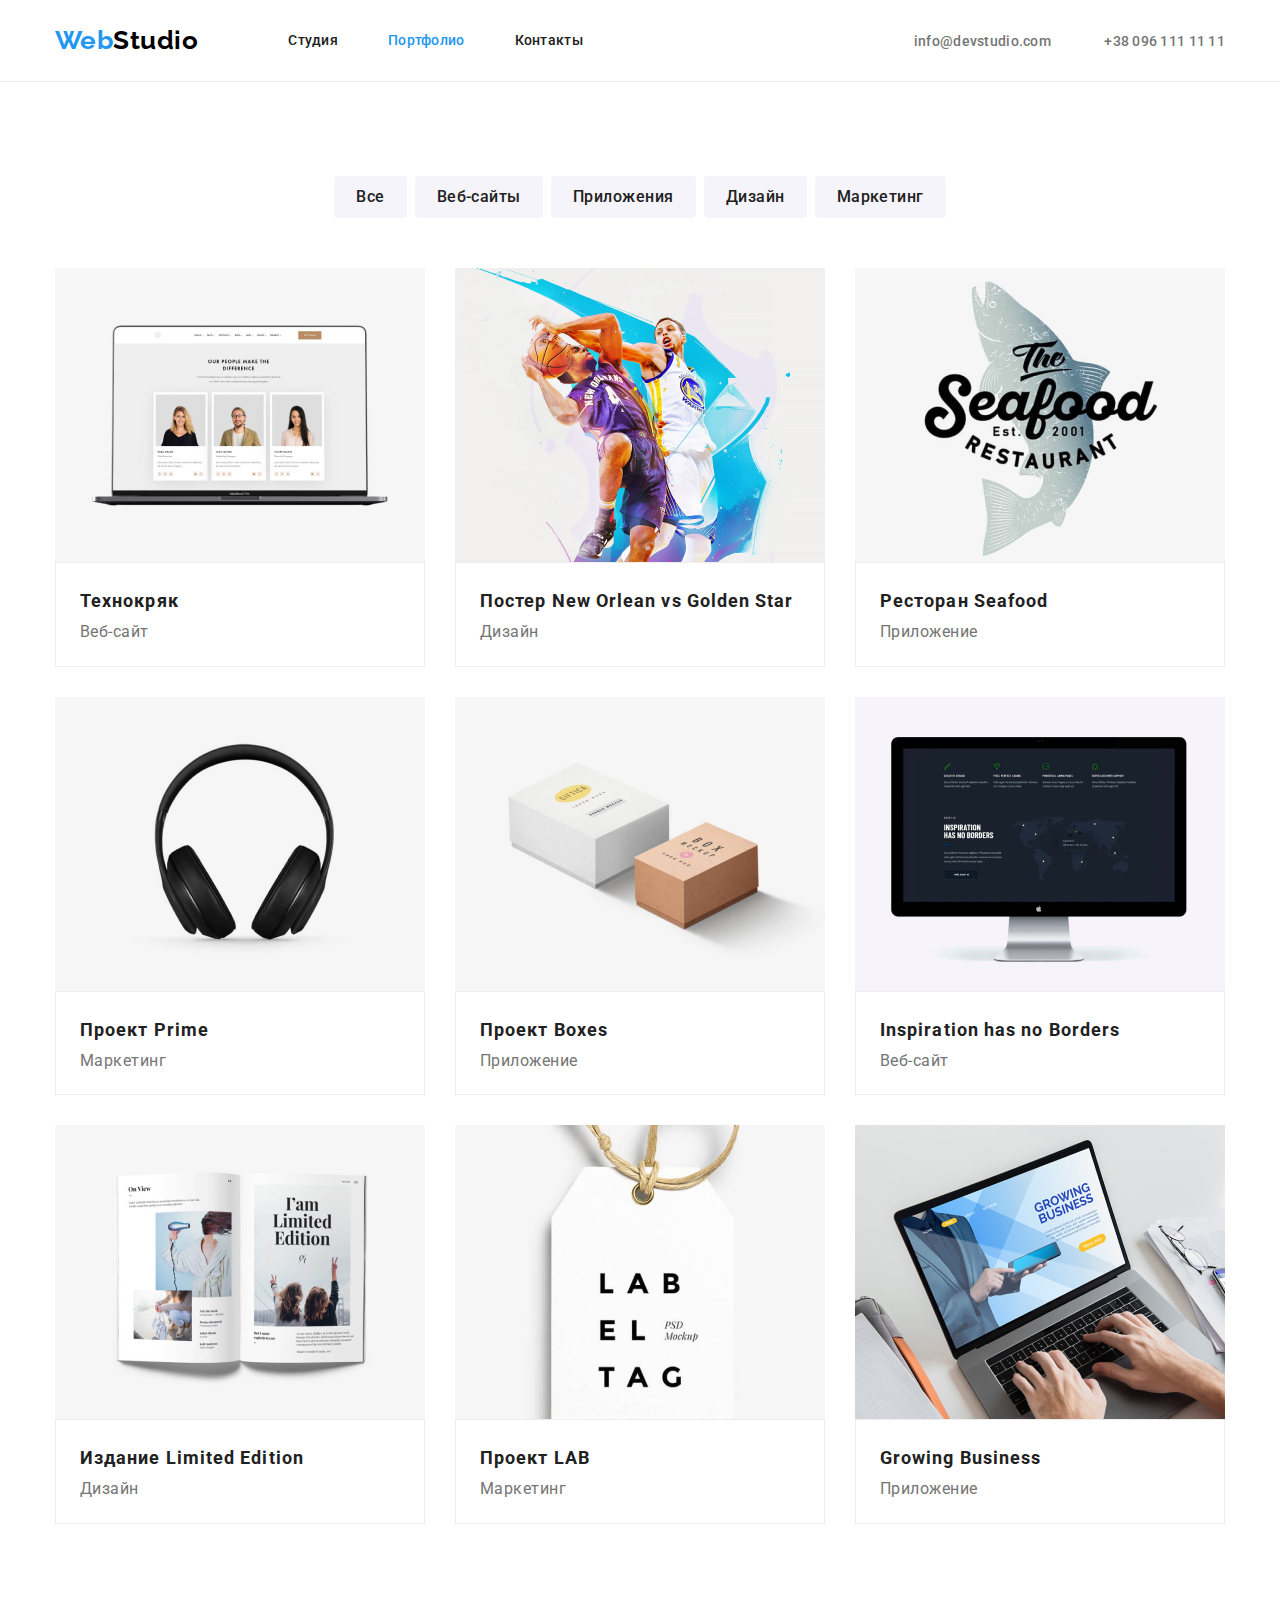
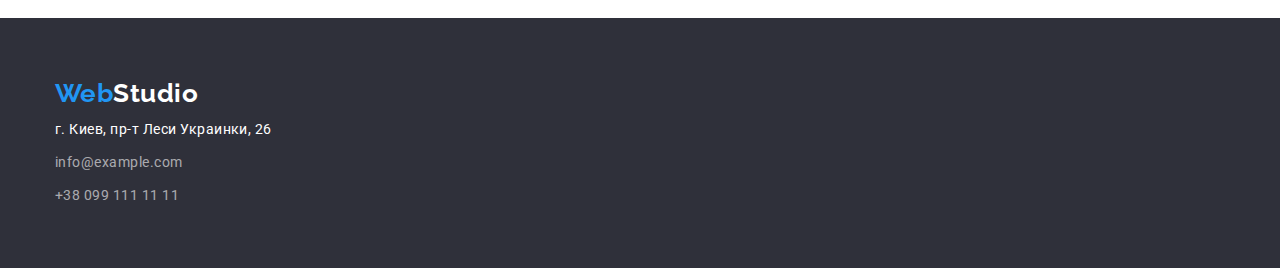
==== portfolio.html @ ab57a4a2 "clone 3 in 4" ====
<!DOCTYPE html>
<html lang="ru">
  <head>
    <meta charset="UTF-8" />
    <meta name="viewport" content="width=device-width, initial-scale=1.0" />
    <title>Портфолио</title>
    <link rel="stylesheet" href="https://cdnjs.cloudflare.com/ajax/libs/modern-normalize/1.0.0/modern-normalize.css" />
    <link href="https://fonts.googleapis.com/css2?family=Raleway:wght@700&family=Roboto:wght@400;500;700;900&display=swap" rel="stylesheet" />
    <link rel="stylesheet" href="./css/styles.css" />
  </head>
  <body>
    <!--HEADER-->
    <header class="header">
      <div class="container">
        <nav class="nav">
          <a class="logo link" href="./index.html" aria-label="WebStudio">
            <span class="logo-web" lang="en">Web</span><span class="logo-studio-dark" lang="en">Studio</span></a
          >
          <ul class="nav-list">
            <li class="nav-list-item list"><a class="nav-list-link link" href="./index.html">Студия</a></li>
            <li class="nav-list-item list">
              <a class="nav-list-link link streampage" href="./portfolio.html">Портфолио</a>
            </li>
            <li class="nav-list-item list"><a class="nav-list-link link" href="">Контакты</a></li>
          </ul>
        </nav>
        <address class="address">
          <a class="header-address-link link" href="mailto:info@devstudio.com">info@devstudio.com</a>
          <a class="header-address-link link" href="tel:+380961111111">+38 096 111 11 11</a>
        </address>
      </div>
    </header>
    <!--MAIN-->
    <main>
      <section class="projects section">
        <div class="container">
          <h1 class="hidden">Projects-main</h1>
          <h2 class="hidden">Project-btns</h2>
          <ul class="projects-btn-list">
            <li class="projects-btn-list-item list"><button class="projects-btn">Все</button></li>
            <li class="projects-btn-list-item list"><button class="projects-btn">Веб-сайты</button></li>
            <li class="projects-btn-list-item list"><button class="projects-btn">Приложения</button></li>
            <li class="projects-btn-list-item list"><button class="projects-btn">Дизайн</button></li>
            <li class="projects-btn-list-item list"><button class="projects-btn">Маркетинг</button></li>
          </ul>
          <h2 class="hidden">Projects</h2>
          <ul class="projects-list">
            <li class="projects-list-item list">
              <img class="projects-img" src="./images/project_portfolio/pp1.jpg" alt="ноутбук с открытым сайтом" width="370" height="294" />
              <div class="projects-list-description">
                <h3 class="projects-title">Технокряк</h3>
                <p class="projects-text">Веб-сайт</p>
              </div>
            </li>
            <li class="projects-list-item list">
              <img
                class="projects-img"
                src="./images/project_portfolio/pp2.jpg"
                alt="Постер Новый Орлеан против Голдэн Стар"
                width="370"
                height="294"
              />
              <div class="projects-list-description">
                <h3 class="projects-title">Постер <span lang="en">New Orlean vs Golden Star</span></h3>
                <p class="projects-text">Дизайн</p>
              </div>
            </li>
            <li class="projects-list-item list">
              <img class="projects-img" src="./images/project_portfolio/pp3.jpg" alt="эмблема ресторана" width="370" height="294" />
              <div class="projects-list-description">
                <h3 class="projects-title">Ресторан <span lang="en">Seafood</span></h3>
                <p class="projects-text">Приложение</p>
              </div>
            </li>
            <li class="projects-list-item list">
              <img class="projects-img" src="./images/project_portfolio/pp4.jpg" alt="изображение черных наушников" width="370" height="294" />
              <div class="projects-list-description">
                <h3 class="projects-title">Проект <span lang="en">Prime</span></h3>
                <p class="projects-text">Маркетинг</p>
              </div>
            </li>
            <li class="projects-list-item list">
              <img class="projects-img" src="./images/project_portfolio/pp5.jpg" alt="изображение двух коробочек" width="370" height="294" />
              <div class="projects-list-description">
                <h3 class="projects-title">Проект <span lang="en">Boxes</span></h3>
                <p class="projects-text">Приложение</p>
              </div>
            </li>
            <li class="projects-list-item list">
              <img class="projects-img" src="./images/project_portfolio/pp6.jpg" alt=" АйМак с открытым сайтом" width="370" height="294" />
              <div class="projects-list-description">
                <h3 class="projects-title" lang="en">Inspiration has no Borders</h3>
                <p class="projects-text">Веб-сайт</p>
              </div>
            </li>
            <li class="projects-list-item list">
              <img class="projects-img" src="./images/project_portfolio/pp7.jpg" alt="Журнал лимитированного издания" width="370" height="294" />
              <div class="projects-list-description">
                <h3 class="projects-title">Издание <span lang="en">Limited Edition</span></h3>
                <p class="projects-text">Дизайн</p>
              </div>
            </li>
            <li class="projects-list-item list">
              <img class="projects-img" src="./images/project_portfolio/pp8.jpg" alt="этикетка проекта ЛАБ" width="370" height="294" />
              <div class="projects-list-description">
                <h3 class="projects-title">Проект <span lang="en">LAB</span></h3>
                <p class="projects-text">Маркетинг</p>
              </div>
            </li>
            <li class="projects-list-item list">
              <img class="projects-img" src="./images/project_portfolio/pp9.jpg" alt="Макбук с рабочим сайтом" width="370" height="294" />
              <div class="projects-list-description">
                <h3 class="projects-title" lang="en">Growing Business</h3>
                <p class="projects-text">Приложение</p>
              </div>
            </li>
          </ul>
        </div>
      </section>
    </main>
    <footer class="footer">
      <div class="container">
        <a class="logo link" href="./index.html" aria-label="WebStudio"
          ><span class="logo-web" lang="en">Web</span><span class="logo-studio-white" lang="en">Studio</span></a
        >
        <address class="footer-address">
          <a class="maps link" href="https://goo.gl/maps/Md6FdoPtB2Z3rGs89" target="_blank">г. Киев, пр-т Леси Украинки, 26</a>
          <a class="footer-mail-link link" href="mailto:info@example.com">info@example.com</a>
          <a class="footer-tel-link link" href="tel:+380991111111">+38 099 111 11 11</a>
        </address>
      </div>
    </footer>
  </body>
</html>
---- css/styles.css ----
:root {
  --main-font: "roboto", serif;
  --secondary-font: "raleway", sans-serif;
  --accent-color: #2196f3;
  --main-text-color: #757575;
  --title-text-color: #212121;
  --secondary-background: #f5f4fa;
  --classic-white: #ffffff;
}
*,
*::before,
*::after {
  margin: 0;
  padding: 0;
}
body {
  font-family: var(--main-font);
  font-style: normal;
  letter-spacing: 0.03em;
}
.container {
  width: 1200px;
  padding: 0 15px;
  margin: 0 auto;
}

.section {
  padding: 94px 0;
}
img {
  display: block;
}
/* ==========  LOGO  ========== */
.logo {
  font-family: var(--secondary-font);
  font-weight: 700;
  font-size: 26px;
  line-height: 1.192;
  margin-right: 90px;
}
.logo-web {
  color: var(--accent-color);
}
.logo-studio-dark {
  color: #000000;
}
/* ========== END LOGO  ========== */

/* ============ NAV ============ */
.header {
  padding: 25px 00;
  border-bottom: 1px solid #ececec;
}
.header .container {
  display: flex;
  align-items: center;
}
.header .address {
  margin-left: auto;
}
.nav {
  display: flex;
  align-items: center;
}
.nav-list {
  display: flex;
}
.nav-list-item:not(:last-child) {
  margin-right: 50px;
}
.nav-list-link {
  font-weight: 500;
  font-size: 14px;
  line-height: 1.142;
  letter-spacing: 0.02em;
  color: var(--title-text-color);
}
.address {
  font-style: normal;
  font-weight: 500;
  font-size: 14px;
  line-height: 1.142;
  letter-spacing: 0.02em;
}
.header-address-link {
  color: var(--main-text-color);
}
.header-address-link:first-child {
  margin-right: 50px;
}
.nav-list-link:hover,
.nav-list-link:focus,
.header-address-link:hover,
.header-address-link:focus {
  color: var(--accent-color);
}
/* ============ END NAV ============ */

/* ============ HERO ============ */
.hero {
  text-align: center;
  padding: 200px 0;
}
.hero-title {
  font-weight: 900;
  font-size: 44px;
  line-height: 1.5;
  text-align: center;
  letter-spacing: 0.06em;
  text-transform: uppercase;
  max-width: 696px;
  margin: 0 auto;
  margin-bottom: 30px;
}
.modal-btn {
  min-width: 200px;
  height: 50px;
  background: var(--accent-color);
  box-shadow: 0px 4px 4px rgba(0, 0, 0, 0.15);
  border-radius: 4px;
  padding: 10px 32px;

  font-family: Roboto, serif;
  font-style: normal;
  font-weight: 700;
  font-size: 16px;
  line-height: 1.86;
  text-align: center;
  color: var(--classic-white);
}
/* ============ END HERO ============ */

/* ============ ADVANTAGES ============ */
.andvantages {
  padding-top: 94px;
}
.advantages-list {
  display: flex;
}
.advantages-list-item:not(:last-child) {
  margin-right: 30px;
}
.advantages-list-title {
  font-weight: 700;
  font-size: 14px;
  line-height: 1.142;
  text-transform: uppercase;
  color: var(--title-text-color);
  margin-bottom: 12px;
}
.advantages-list-text {
  max-width: 270px;
  font-weight: 400;
  font-size: 14px;
  line-height: 1.714;
  color: var(--main-text-color);
}
/* ============ END ADVANTAGES ============ */

/* ======== SERVICES & TEAM CARD TITLES ======== */
.services-title,
.teamcard-title {
  font-weight: 700;
  font-size: 36px;
  line-height: 1.166;
  text-align: center;
  color: var(--title-text-color);
  margin-bottom: 50px;
}
/* ====== END SERVICES & TEAM CARD TITLES ====== */

/* ============ SERVICES ============ */
.services-list {
  display: flex;
  justify-content: space-between;
}
/* .services-list-item:not(:last-child) {
  margin-right: 30px;} */
/* ============ END SERVICES ============ */

/* ============ TEAM CARD ============ */
.teamcard {
  background-color: var(--secondary-background);
}
.teamcard-list {
  display: flex;
}
.teamcard-list-item {
  box-shadow: 0px 1px 3px rgba(0, 0, 0, 0.12), 0px 1px 1px rgba(0, 0, 0, 0.14), 0px 2px 1px rgba(0, 0, 0, 0.2);
  border-radius: 0px 0px 4px 4px;
  background-color: var(--classic-white);
}
.teamcard-list-item:not(:last-child) {
  margin-right: 30px;
}
.teamcard-list-container {
  padding: 30px 60px;
}
.teamcard-list-name {
  margin-bottom: 10px;
  font-weight: 500;
  font-size: 16px;
  line-height: 1.18;
  text-align: center;
  color: var(--title-text-color);
}
.teamcard-list-text {
  font-weight: 400;
  font-size: 16px;
  line-height: 1.18;
  text-align: center;
  color: var(--main-text-color);
}
/* ============ END TEAM CARD ============ */

/* ============ FOOTER ============ */
.footer {
  padding: 60px 0;
  background-color: #2f303a;
}
.footer .container {
  display: flex;
  flex-direction: column;
}
.footer .logo {
  margin-bottom: 20px;
}
.footer-address {
  display: flex;
  flex-direction: column;
}
.footer .link:not(:last-child) {
  margin-bottom: 9px;
}
.maps {
  font-style: normal;
  font-weight: 400;
  font-size: 14px;
  line-height: 1.714;
  color: var(--classic-white);
}
.logo-studio-white {
  color: var(--classic-white);
}
.footer-mail-link,
.footer-tel-link {
  font-style: normal;
  font-weight: 400;
  font-size: 14px;
  line-height: 1.714;
  color: rgba(255, 255, 255, 0.6);
}
/* ============ END FOOTER ============ */

/* ============ PORTFOLIO ============ */
.projects-btn-list {
  display: flex;
  justify-content: center;
  margin-bottom: 50px;
}
.projects-btn-list-item:not(:last-child) {
  margin-right: 8px;
}
.projects-btn {
  font-family: Roboto;
  font-style: normal;
  font-weight: 500;
  font-size: 16px;
  line-height: 1.625;
  text-align: center;
  letter-spacing: 0.03em;
  color: #212121;
  background-color: var(--secondary-background);
  border-radius: 4px;
  border-color: transparent;
  padding: 6px 20px;
}
.projects-btn:hover,
.projects-btn:focus {
  color: var(--classic-white);
  background-color: var(--accent-color);
  box-shadow: 0px 3px 1px rgba(0, 0, 0, 0.1), 0px 1px 2px rgba(0, 0, 0, 0.08), 0px 2px 2px rgba(0, 0, 0, 0.12);
  border-color: transparent;
}
.projects-list {
  display: flex;
  flex-wrap: wrap;
}
.projects-list-item:not(:nth-child(3n + 3)) {
  margin-right: 30px;
}
.projects-list-item:not(:nth-last-child(-n + 3)) {
  margin-bottom: 30px;
}
.projects-list-description {
  border: 1px solid #eeeeee;
  box-sizing: border-box;
  padding: 20px 24px;
  background-color: var(--classic-white);
}
.projects-title {
  font-weight: 700;
  font-size: 18px;
  line-height: 2;
  letter-spacing: 0.06em;
  color: var(--title-text-color);
}
.projects-text {
  font-weight: 400;
  font-size: 16px;
  line-height: 1.667;
  color: var(--main-text-color);
}
/* ============ END PORTFOLIO ============ */
/* ============ COMPONENTS ============ */
.list {
  list-style: none;
}
.link {
  text-decoration: none;
}
.hidden {
  display: none;
}
.streampage {
  color: var(--accent-color);
}
/* ========== END COMPONENTS ========== */
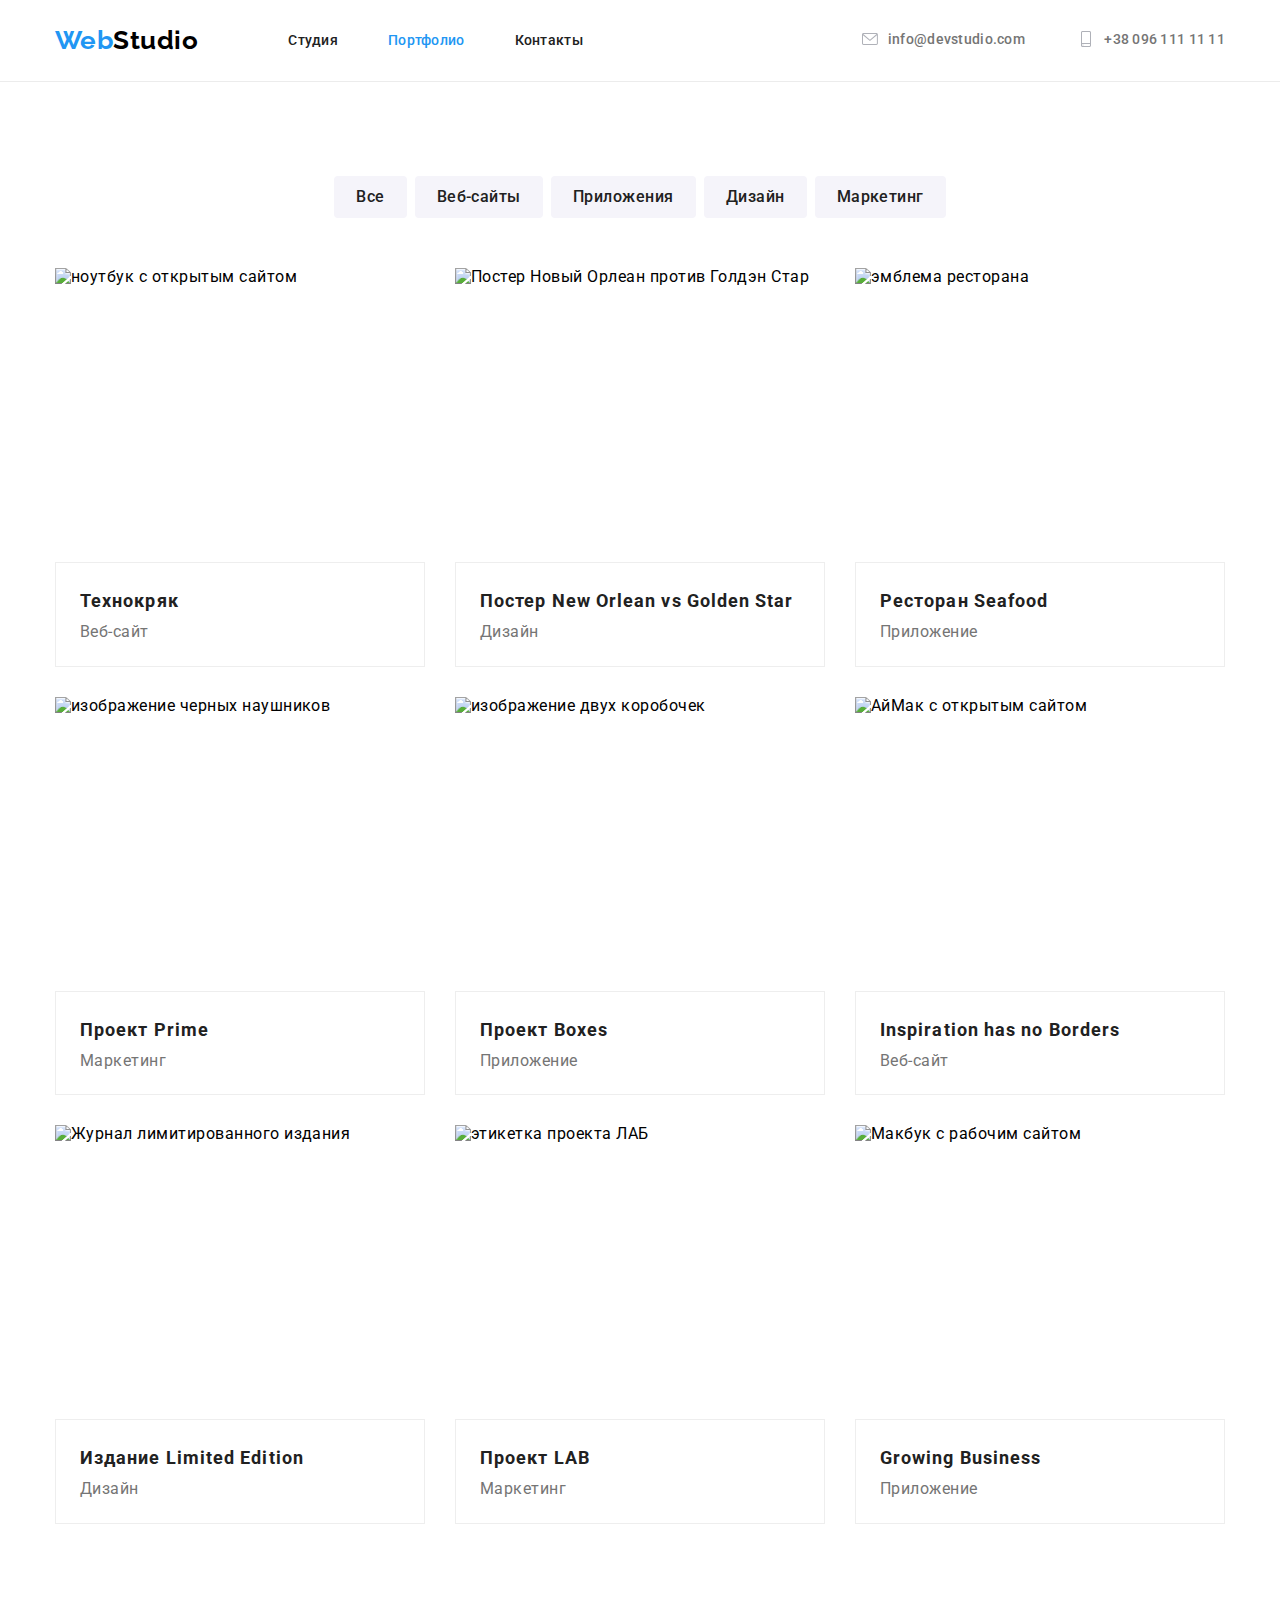
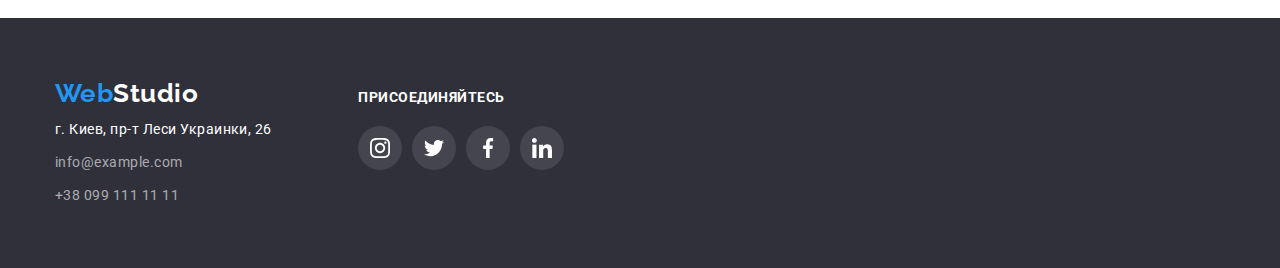
==== commit a082fd05: "koment" ====
--- a/portfolio.html
+++ b/portfolio.html
@@ -25,8 +25,16 @@
           </ul>
         </nav>
         <address class="address">
-          <a class="header-address-link link" href="mailto:info@devstudio.com">info@devstudio.com</a>
-          <a class="header-address-link link" href="tel:+380961111111">+38 096 111 11 11</a>
+          <a class="header-address-link link" href="mailto:info@devstudio.com"
+            ><svg class="address-icon">
+              <use href="./images/sprite.svg#envelope"></use></svg
+            >info@devstudio.com
+          </a>
+          <a class="header-address-link link" href="tel:+380961111111">
+            <svg class="address-icon">
+              <use href="./images/sprite.svg#smartphone"></use></svg
+            >+38 096 111 11 11
+          </a>
         </address>
       </div>
     </header>
@@ -46,69 +54,63 @@
           <h2 class="hidden">Projects</h2>
           <ul class="projects-list">
             <li class="projects-list-item list">
-              <img class="projects-img" src="./images/project_portfolio/pp1.jpg" alt="ноутбук с открытым сайтом" width="370" height="294" />
+              <img class="projects-img" src="./images/projects/laptop.jpg" alt="ноутбук с открытым сайтом" width="370" height="294" />
               <div class="projects-list-description">
                 <h3 class="projects-title">Технокряк</h3>
                 <p class="projects-text">Веб-сайт</p>
               </div>
             </li>
             <li class="projects-list-item list">
-              <img
-                class="projects-img"
-                src="./images/project_portfolio/pp2.jpg"
-                alt="Постер Новый Орлеан против Голдэн Стар"
-                width="370"
-                height="294"
-              />
+              <img class="projects-img" src="./images/projects/poster.jpg" alt="Постер Новый Орлеан против Голдэн Стар" width="370" height="294" />
               <div class="projects-list-description">
                 <h3 class="projects-title">Постер <span lang="en">New Orlean vs Golden Star</span></h3>
                 <p class="projects-text">Дизайн</p>
               </div>
             </li>
             <li class="projects-list-item list">
-              <img class="projects-img" src="./images/project_portfolio/pp3.jpg" alt="эмблема ресторана" width="370" height="294" />
+              <img class="projects-img" src="./images/projects/seafood.jpg" alt="эмблема ресторана" width="370" height="294" />
               <div class="projects-list-description">
                 <h3 class="projects-title">Ресторан <span lang="en">Seafood</span></h3>
                 <p class="projects-text">Приложение</p>
               </div>
             </li>
             <li class="projects-list-item list">
-              <img class="projects-img" src="./images/project_portfolio/pp4.jpg" alt="изображение черных наушников" width="370" height="294" />
+              <img class="projects-img" src="./images/projects/earphones.jpg" alt="изображение черных наушников" width="370" height="294" />
               <div class="projects-list-description">
                 <h3 class="projects-title">Проект <span lang="en">Prime</span></h3>
                 <p class="projects-text">Маркетинг</p>
               </div>
             </li>
             <li class="projects-list-item list">
-              <img class="projects-img" src="./images/project_portfolio/pp5.jpg" alt="изображение двух коробочек" width="370" height="294" />
+              <img class="projects-img" src="./images/projects/boxes.jpg" alt="изображение двух коробочек" width="370" height="294" />
               <div class="projects-list-description">
                 <h3 class="projects-title">Проект <span lang="en">Boxes</span></h3>
                 <p class="projects-text">Приложение</p>
               </div>
             </li>
             <li class="projects-list-item list">
-              <img class="projects-img" src="./images/project_portfolio/pp6.jpg" alt=" АйМак с открытым сайтом" width="370" height="294" />
+              <img class="projects-img" src="./images/projects/imac.jpg" alt=" АйМак с открытым сайтом" width="370" height="294" />
               <div class="projects-list-description">
                 <h3 class="projects-title" lang="en">Inspiration has no Borders</h3>
                 <p class="projects-text">Веб-сайт</p>
               </div>
             </li>
             <li class="projects-list-item list">
-              <img class="projects-img" src="./images/project_portfolio/pp7.jpg" alt="Журнал лимитированного издания" width="370" height="294" />
+              <img class="projects-img" src="./images/projects/magazine.jpg" alt="Журнал лимитированного издания" width="370" height="294" />
               <div class="projects-list-description">
                 <h3 class="projects-title">Издание <span lang="en">Limited Edition</span></h3>
                 <p class="projects-text">Дизайн</p>
               </div>
             </li>
             <li class="projects-list-item list">
-              <img class="projects-img" src="./images/project_portfolio/pp8.jpg" alt="этикетка проекта ЛАБ" width="370" height="294" />
+              <img class="projects-img" src="./images/projects/lablabel.jpg" alt="этикетка проекта ЛАБ" width="370" height="294" />
               <div class="projects-list-description">
                 <h3 class="projects-title">Проект <span lang="en">LAB</span></h3>
                 <p class="projects-text">Маркетинг</p>
               </div>
             </li>
             <li class="projects-list-item list">
-              <img class="projects-img" src="./images/project_portfolio/pp9.jpg" alt="Макбук с рабочим сайтом" width="370" height="294" />
+              <img class="projects-img" src="./images/projects/macbook.jpg" alt="Макбук с рабочим сайтом" width="370" height="294" />
               <div class="projects-list-description">
                 <h3 class="projects-title" lang="en">Growing Business</h3>
                 <p class="projects-text">Приложение</p>
@@ -118,16 +120,48 @@
         </div>
       </section>
     </main>
+    <!--FOOTER-->
     <footer class="footer">
       <div class="container">
-        <a class="logo link" href="./index.html" aria-label="WebStudio"
-          ><span class="logo-web" lang="en">Web</span><span class="logo-studio-white" lang="en">Studio</span></a
-        >
-        <address class="footer-address">
-          <a class="maps link" href="https://goo.gl/maps/Md6FdoPtB2Z3rGs89" target="_blank">г. Киев, пр-т Леси Украинки, 26</a>
-          <a class="footer-mail-link link" href="mailto:info@example.com">info@example.com</a>
-          <a class="footer-tel-link link" href="tel:+380991111111">+38 099 111 11 11</a>
-        </address>
+        <div class="contacts-container">
+          <a class="logo link" href="./index.html" aria-label="WebStudio"
+            ><span class="logo-web" lang="en">Web</span><span class="logo-studio-white" lang="en">Studio</span></a
+          >
+          <address class="footer-address">
+            <a class="maps link" href="https://goo.gl/maps/Md6FdoPtB2Z3rGs89" target="_blank">г. Киев, пр-т Леси Украинки, 26</a>
+            <a class="footer-mail-link link" href="mailto:info@example.com">info@example.com</a>
+            <a class="footer-tel-link link" href="tel:+380991111111">+38 099 111 11 11</a>
+          </address>
+        </div>
+        <div class="footer-social-container">
+          <h3 class="social-list-title">присоединяйтесь</h3>
+          <ul class="social-list list">
+            <li class="social-list-item">
+              <a class="social-list-link link" href=""
+                ><svg class="social-icon">
+                  <use href="./images/sprite.svg#instagram"></use></svg
+              ></a>
+            </li>
+            <li class="social-list-item">
+              <a class="social-list-link link" href=""
+                ><svg class="social-icon">
+                  <use href="./images/sprite.svg#twitter"></use></svg
+              ></a>
+            </li>
+            <li class="social-list-item">
+              <a class="social-list-link link" href=""
+                ><svg class="social-icon">
+                  <use href="./images/sprite.svg#facebook"></use></svg
+              ></a>
+            </li>
+            <li class="social-list-item">
+              <a class="social-list-link link" href=""
+                ><svg class="social-icon">
+                  <use href="./images/sprite.svg#linkedin"></use></svg
+              ></a>
+            </li>
+          </ul>
+        </div>
       </div>
     </footer>
   </body>
--- a/css/styles.css
+++ b/css/styles.css
@@ -83,6 +83,8 @@
   letter-spacing: 0.02em;
 }
 .header-address-link {
+  display: inline-flex;
+  align-items: center;
   color: var(--main-text-color);
 }
 .header-address-link:first-child {
@@ -94,12 +96,33 @@
 .header-address-link:focus {
   color: var(--accent-color);
 }
+.header-address-link:hover .address-icon,
+.header-address-link:focus .address-icon {
+  fill: var(--accent-color);
+}
+.address-icon {
+  fill: #afb1b8;
+  width: 16px;
+  height: 16px;
+  margin-right: 10px;
+}
 /* ============ END NAV ============ */
 
 /* ============ HERO ============ */
 .hero {
   text-align: center;
   padding: 200px 0;
+}
+.overlay {
+  max-width: 1600px;
+  height: 600px;
+  margin-left: auto;
+  margin-right: auto;
+  background-color: #c4c4c4;
+  background-image: linear-gradient(rgba(47, 48, 58, 0.4), rgba(47, 48, 58, 0.4)), url(../images/hero/hero-bg.jpg);
+  /* background-repeat: no-repeat;
+  background-size: cover;
+  background-position: center; */
 }
 .hero-title {
   font-weight: 900;
@@ -111,6 +134,7 @@
   max-width: 696px;
   margin: 0 auto;
   margin-bottom: 30px;
+  color: #ffffff;
 }
 .modal-btn {
   min-width: 200px;
@@ -137,8 +161,32 @@
 .advantages-list {
   display: flex;
 }
+
 .advantages-list-item:not(:last-child) {
   margin-right: 30px;
+}
+.advantages-list-item::before {
+  content: "";
+  display: block;
+  /* outline: 1px solid #000000; */
+  height: 120px;
+  background-color: #f5f4fa;
+  background-repeat: no-repeat;
+  background-position: center;
+  border-radius: 4px;
+  margin-bottom: 30px;
+}
+.icon-aerial::before {
+  background-image: url("../images/advantages/icon-aerial.svg");
+}
+.icon-clock::before {
+  background-image: url("../images/advantages/icon-clock.svg");
+}
+.icon-laptop::before {
+  background-image: url("../images/advantages/icon-laptop.svg");
+}
+.icon-astronaut::before {
+  background-image: url("../images/advantages/icon-astronaut.svg");
 }
 .advantages-list-title {
   font-weight: 700;
@@ -157,9 +205,10 @@
 }
 /* ============ END ADVANTAGES ============ */
 
-/* ======== SERVICES & TEAM CARD TITLES ======== */
+/* ======== TITLES IN MAIN ======== */
 .services-title,
-.teamcard-title {
+.teamcard-title,
+.clients-title {
   font-weight: 700;
   font-size: 36px;
   line-height: 1.166;
@@ -167,7 +216,7 @@
   color: var(--title-text-color);
   margin-bottom: 50px;
 }
-/* ====== END SERVICES & TEAM CARD TITLES ====== */
+/* ====== END TITLES IN MAIN ====== */
 
 /* ============ SERVICES ============ */
 .services-list {
@@ -194,7 +243,7 @@
   margin-right: 30px;
 }
 .teamcard-list-container {
-  padding: 30px 60px;
+  padding: 30px 40px;
 }
 .teamcard-list-name {
   margin-bottom: 10px;
@@ -205,13 +254,71 @@
   color: var(--title-text-color);
 }
 .teamcard-list-text {
+  margin-bottom: 16px;
   font-weight: 400;
   font-size: 16px;
   line-height: 1.18;
   text-align: center;
   color: var(--main-text-color);
 }
+.social-list {
+  display: flex;
+  justify-content: space-between;
+}
+.social-list-link {
+  display: flex;
+  align-items: center;
+  justify-content: center;
+  width: 44px;
+  height: 44px;
+  border-radius: 50%;
+}
+.social-icon {
+  fill: #afb1b8;
+  width: 20px;
+  height: 20px;
+}
+.social-list-link:hover,
+.social-list-link:focus {
+  background-color: var(--accent-color);
+}
+.social-list-link:hover .social-icon,
+.social-list-link:focus .social-icon {
+  fill: #ffffff;
+}
+
 /* ============ END TEAM CARD ============ */
+
+/* ============ CLIENTS ============ */
+.clients-list {
+  display: flex;
+  justify-content: space-between;
+  align-items: center;
+}
+.clients-icon {
+  fill: #afb1b8;
+  width: 88px;
+  height: 52px;
+}
+.clients-link {
+  display: flex;
+  justify-content: center;
+  align-items: center;
+  width: 170px;
+  height: 90px;
+  border: 1px solid #afb1b8;
+  box-sizing: border-box;
+  border-radius: 4px;
+}
+.clients-link:hover,
+.clients-link:focus {
+  border-color: var(--accent-color);
+}
+.clients-link:hover .clients-icon,
+.clients-link:focus .clients-icon {
+  fill: var(--accent-color);
+}
+/* ============ END CLIENTS ============ */
 
 /* ============ FOOTER ============ */
 .footer {
@@ -220,7 +327,12 @@
 }
 .footer .container {
   display: flex;
+  align-items: baseline;
+}
+.footer .contacts-container {
+  display: flex;
   flex-direction: column;
+  margin-right: 70px;
 }
 .footer .logo {
   margin-bottom: 20px;
@@ -250,6 +362,28 @@
   line-height: 1.714;
   color: rgba(255, 255, 255, 0.6);
 }
+.social-list-title {
+  font-weight: 700;
+  font-size: 14px;
+  line-height: 1.14;
+  text-transform: uppercase;
+  color: var(--classic-white);
+  margin-bottom: 20px;
+}
+.footer-social-container .social-list-item:not(:last-child) {
+  margin-right: 10px;
+}
+.footer-social-container .social-icon {
+  fill: var(--classic-white);
+}
+.footer-social-container .social-list-link {
+  background-color: rgba(255, 255, 255, 0.1);
+}
+.footer-social-container .social-list-link:hover,
+.footer-social-container .social-list-link:focus {
+  background-color: var(--accent-color);
+}
+
 /* ============ END FOOTER ============ */
 
 /* ============ PORTFOLIO ============ */
@@ -292,6 +426,10 @@
 .projects-list-item:not(:nth-last-child(-n + 3)) {
   margin-bottom: 30px;
 }
+.projects-list-item:hover,
+.projects-list-item:focus {
+  box-shadow: 0px 1px 1px rgba(0, 0, 0, 0.12), 0px 4px 4px rgba(0, 0, 0, 0.06), 1px 4px 6px rgba(0, 0, 0, 0.16);
+}
 .projects-list-description {
   border: 1px solid #eeeeee;
   box-sizing: border-box;
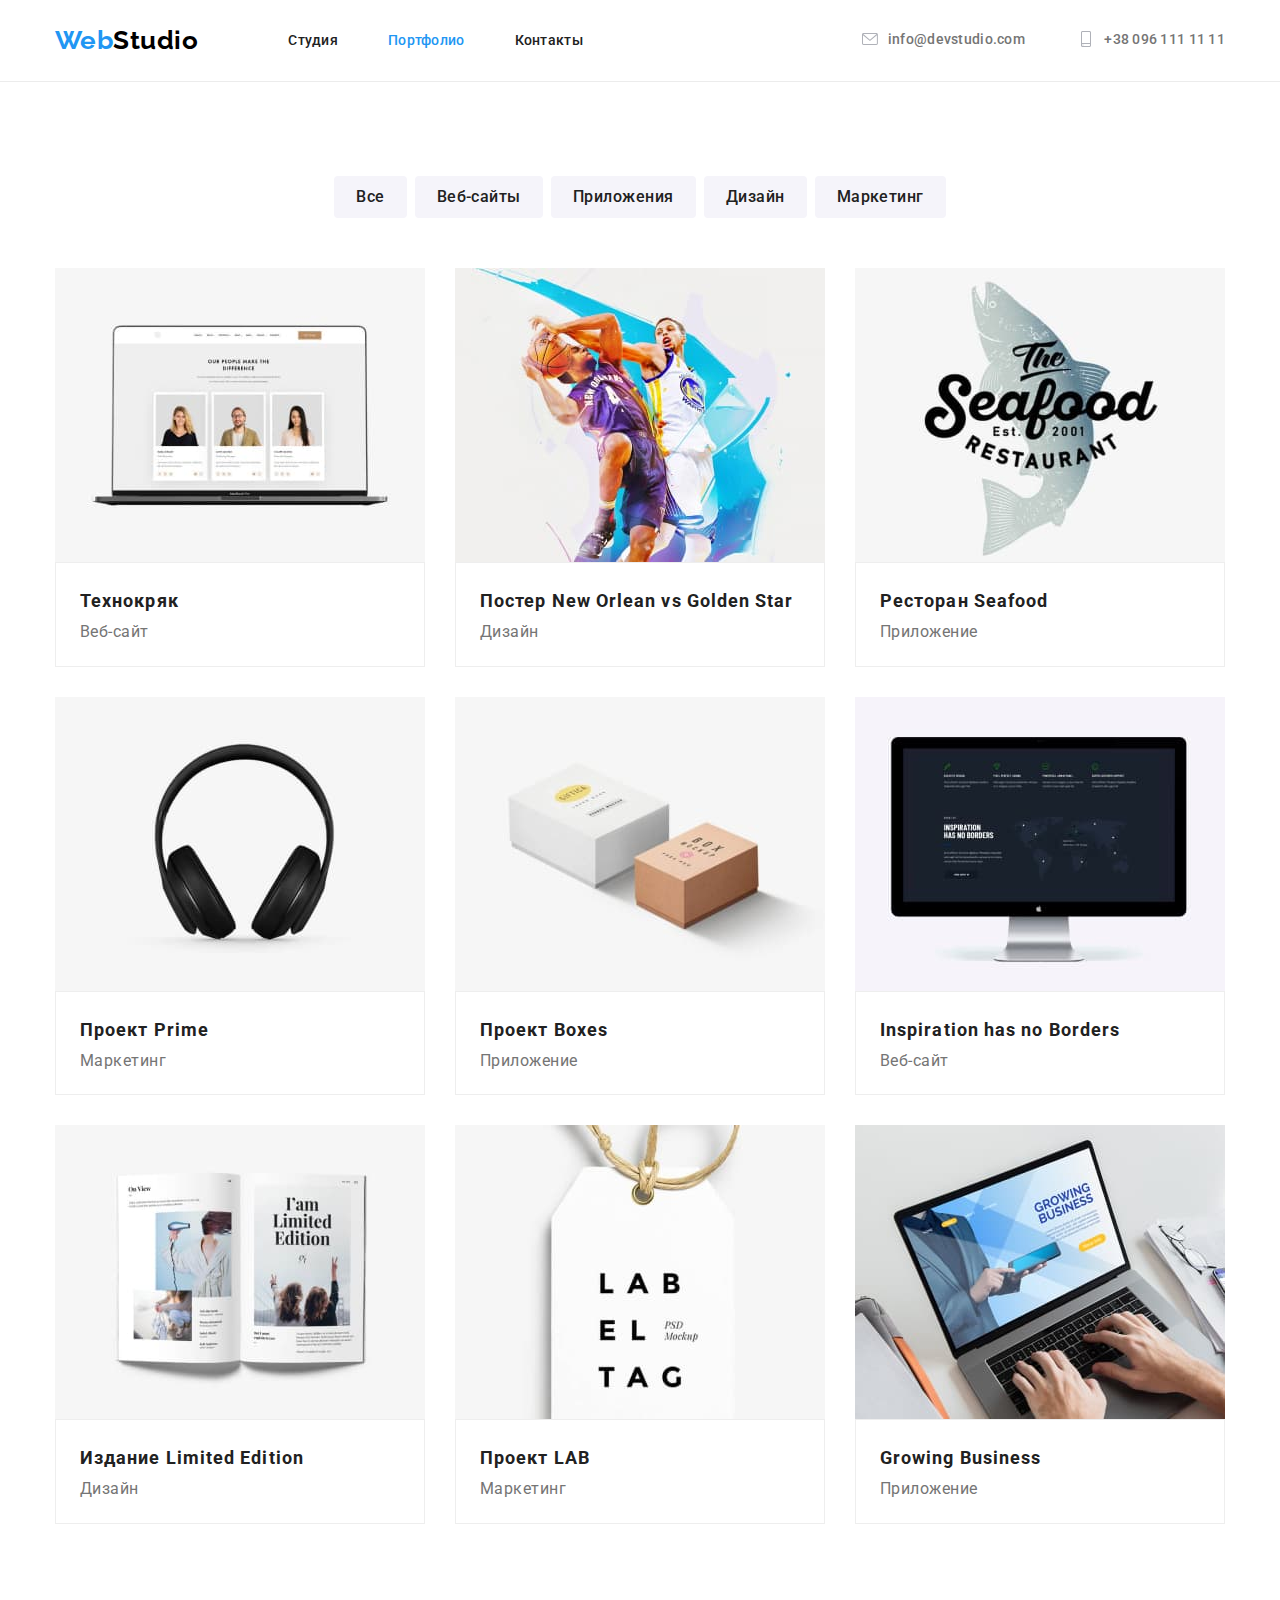
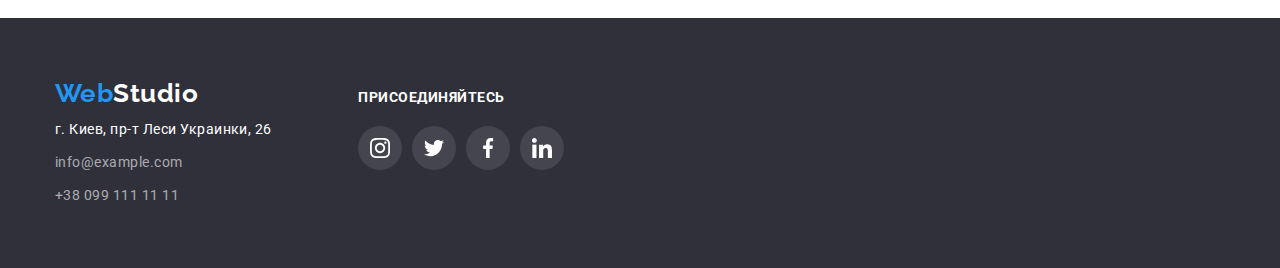
==== commit 1a3e3415: "metkadel" ====
--- a/portfolio.html
+++ b/portfolio.html
@@ -5,7 +5,10 @@
     <meta name="viewport" content="width=device-width, initial-scale=1.0" />
     <title>Портфолио</title>
     <link rel="stylesheet" href="https://cdnjs.cloudflare.com/ajax/libs/modern-normalize/1.0.0/modern-normalize.css" />
-    <link href="https://fonts.googleapis.com/css2?family=Raleway:wght@700&family=Roboto:wght@400;500;700;900&display=swap" rel="stylesheet" />
+    <link
+      href="https://fonts.googleapis.com/css2?family=Raleway:wght@700&family=Roboto:wght@400;500;700;900&display=swap"
+      rel="stylesheet"
+    />
     <link rel="stylesheet" href="./css/styles.css" />
   </head>
   <body>
@@ -54,63 +57,117 @@
           <h2 class="hidden">Projects</h2>
           <ul class="projects-list">
             <li class="projects-list-item list">
-              <img class="projects-img" src="./images/projects/laptop.jpg" alt="ноутбук с открытым сайтом" width="370" height="294" />
+              <img
+                class="projects-img"
+                src="./images/projects/laptop.jpg"
+                alt="ноутбук с открытым сайтом"
+                width="370"
+                height="294"
+              />
               <div class="projects-list-description">
                 <h3 class="projects-title">Технокряк</h3>
                 <p class="projects-text">Веб-сайт</p>
               </div>
             </li>
             <li class="projects-list-item list">
-              <img class="projects-img" src="./images/projects/poster.jpg" alt="Постер Новый Орлеан против Голдэн Стар" width="370" height="294" />
+              <img
+                class="projects-img"
+                src="./images/projects/poster.jpg"
+                alt="Постер Новый Орлеан против Голдэн Стар"
+                width="370"
+                height="294"
+              />
               <div class="projects-list-description">
                 <h3 class="projects-title">Постер <span lang="en">New Orlean vs Golden Star</span></h3>
                 <p class="projects-text">Дизайн</p>
               </div>
             </li>
             <li class="projects-list-item list">
-              <img class="projects-img" src="./images/projects/seafood.jpg" alt="эмблема ресторана" width="370" height="294" />
+              <img
+                class="projects-img"
+                src="./images/projects/seafood.jpg"
+                alt="эмблема ресторана"
+                width="370"
+                height="294"
+              />
               <div class="projects-list-description">
                 <h3 class="projects-title">Ресторан <span lang="en">Seafood</span></h3>
                 <p class="projects-text">Приложение</p>
               </div>
             </li>
             <li class="projects-list-item list">
-              <img class="projects-img" src="./images/projects/earphones.jpg" alt="изображение черных наушников" width="370" height="294" />
+              <img
+                class="projects-img"
+                src="./images/projects/earphones.jpg"
+                alt="изображение черных наушников"
+                width="370"
+                height="294"
+              />
               <div class="projects-list-description">
                 <h3 class="projects-title">Проект <span lang="en">Prime</span></h3>
                 <p class="projects-text">Маркетинг</p>
               </div>
             </li>
             <li class="projects-list-item list">
-              <img class="projects-img" src="./images/projects/boxes.jpg" alt="изображение двух коробочек" width="370" height="294" />
+              <img
+                class="projects-img"
+                src="./images/projects/boxes.jpg"
+                alt="изображение двух коробочек"
+                width="370"
+                height="294"
+              />
               <div class="projects-list-description">
                 <h3 class="projects-title">Проект <span lang="en">Boxes</span></h3>
                 <p class="projects-text">Приложение</p>
               </div>
             </li>
             <li class="projects-list-item list">
-              <img class="projects-img" src="./images/projects/imac.jpg" alt=" АйМак с открытым сайтом" width="370" height="294" />
+              <img
+                class="projects-img"
+                src="./images/projects/imac.jpg"
+                alt=" АйМак с открытым сайтом"
+                width="370"
+                height="294"
+              />
               <div class="projects-list-description">
                 <h3 class="projects-title" lang="en">Inspiration has no Borders</h3>
                 <p class="projects-text">Веб-сайт</p>
               </div>
             </li>
             <li class="projects-list-item list">
-              <img class="projects-img" src="./images/projects/magazine.jpg" alt="Журнал лимитированного издания" width="370" height="294" />
+              <img
+                class="projects-img"
+                src="./images/projects/magazine.jpg"
+                alt="Журнал лимитированного издания"
+                width="370"
+                height="294"
+              />
               <div class="projects-list-description">
                 <h3 class="projects-title">Издание <span lang="en">Limited Edition</span></h3>
                 <p class="projects-text">Дизайн</p>
               </div>
             </li>
             <li class="projects-list-item list">
-              <img class="projects-img" src="./images/projects/lablabel.jpg" alt="этикетка проекта ЛАБ" width="370" height="294" />
+              <img
+                class="projects-img"
+                src="./images/projects/lablabel.jpg"
+                alt="этикетка проекта ЛАБ"
+                width="370"
+                height="294"
+              />
               <div class="projects-list-description">
                 <h3 class="projects-title">Проект <span lang="en">LAB</span></h3>
                 <p class="projects-text">Маркетинг</p>
               </div>
             </li>
             <li class="projects-list-item list">
-              <img class="projects-img" src="./images/projects/macbook.jpg" alt="Макбук с рабочим сайтом" width="370" height="294" />
+              <img
+                class="projects-img"
+                src="./images/projects/macbook.jpg"
+                alt="Макбук с рабочим сайтом"
+                width="370"
+                height="294"
+              />
               <div class="projects-list-description">
                 <h3 class="projects-title" lang="en">Growing Business</h3>
                 <p class="projects-text">Приложение</p>
@@ -128,7 +185,9 @@
             ><span class="logo-web" lang="en">Web</span><span class="logo-studio-white" lang="en">Studio</span></a
           >
           <address class="footer-address">
-            <a class="maps link" href="https://goo.gl/maps/Md6FdoPtB2Z3rGs89" target="_blank">г. Киев, пр-т Леси Украинки, 26</a>
+            <a class="maps link" href="https://goo.gl/maps/Md6FdoPtB2Z3rGs89" target="_blank"
+              >г. Киев, пр-т Леси Украинки, 26</a
+            >
             <a class="footer-mail-link link" href="mailto:info@example.com">info@example.com</a>
             <a class="footer-tel-link link" href="tel:+380991111111">+38 099 111 11 11</a>
           </address>
